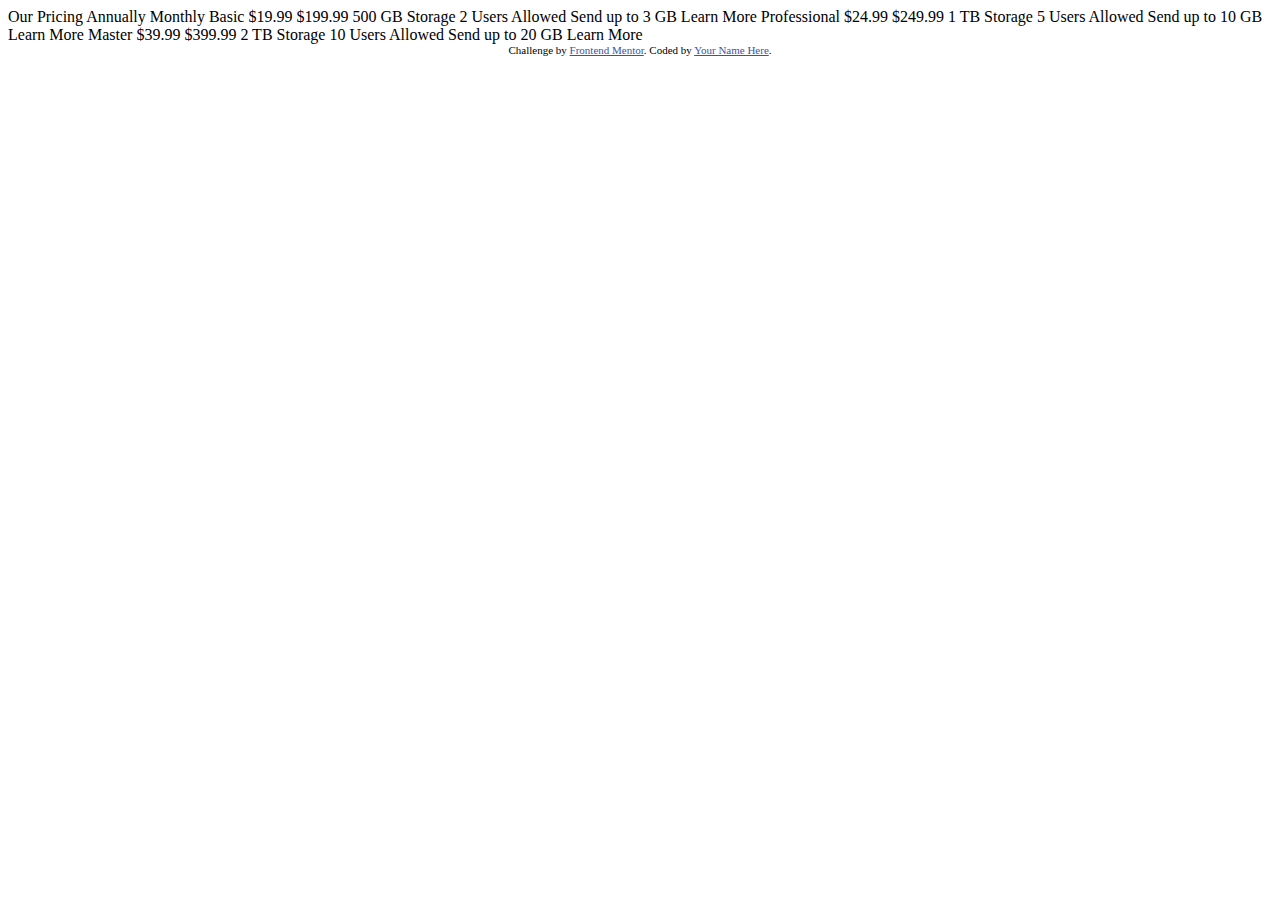
==== pricingComponent/index.html @ 1f9d7b12 "Add pricingComponent" ====
<!DOCTYPE html>
<html lang="en">
<head>
  <meta charset="UTF-8">
  <meta name="viewport" content="width=device-width, initial-scale=1.0"> <!-- displays site properly based on user's device -->

  <link rel="icon" type="image/png" sizes="32x32" href="./images/favicon-32x32.png">
  
  <title>Frontend Mentor | [Challenge Name Here]</title>

  <!-- Feel free to remove these styles or customise in your own stylesheet 👍 -->
  <style>
    .attribution { font-size: 11px; text-align: center; }
    .attribution a { color: hsl(228, 45%, 44%); }
  </style>
</head>
<body>

  Our Pricing
  Annually
  Monthly

  Basic
  &dollar;19.99
  &dollar;199.99
  500 GB Storage
  2 Users Allowed
  Send up to 3 GB
  Learn More

  Professional
  &dollar;24.99
  &dollar;249.99
  1 TB Storage
  5 Users Allowed
  Send up to 10 GB
  Learn More

  Master
  &dollar;39.99
  &dollar;399.99
  2 TB Storage
  10 Users Allowed
  Send up to 20 GB
  Learn More
  
  <div class="attribution">
    Challenge by <a href="https://www.frontendmentor.io?ref=challenge" target="_blank">Frontend Mentor</a>. 
    Coded by <a href="#">Your Name Here</a>.
  </div>
</body>
</html>
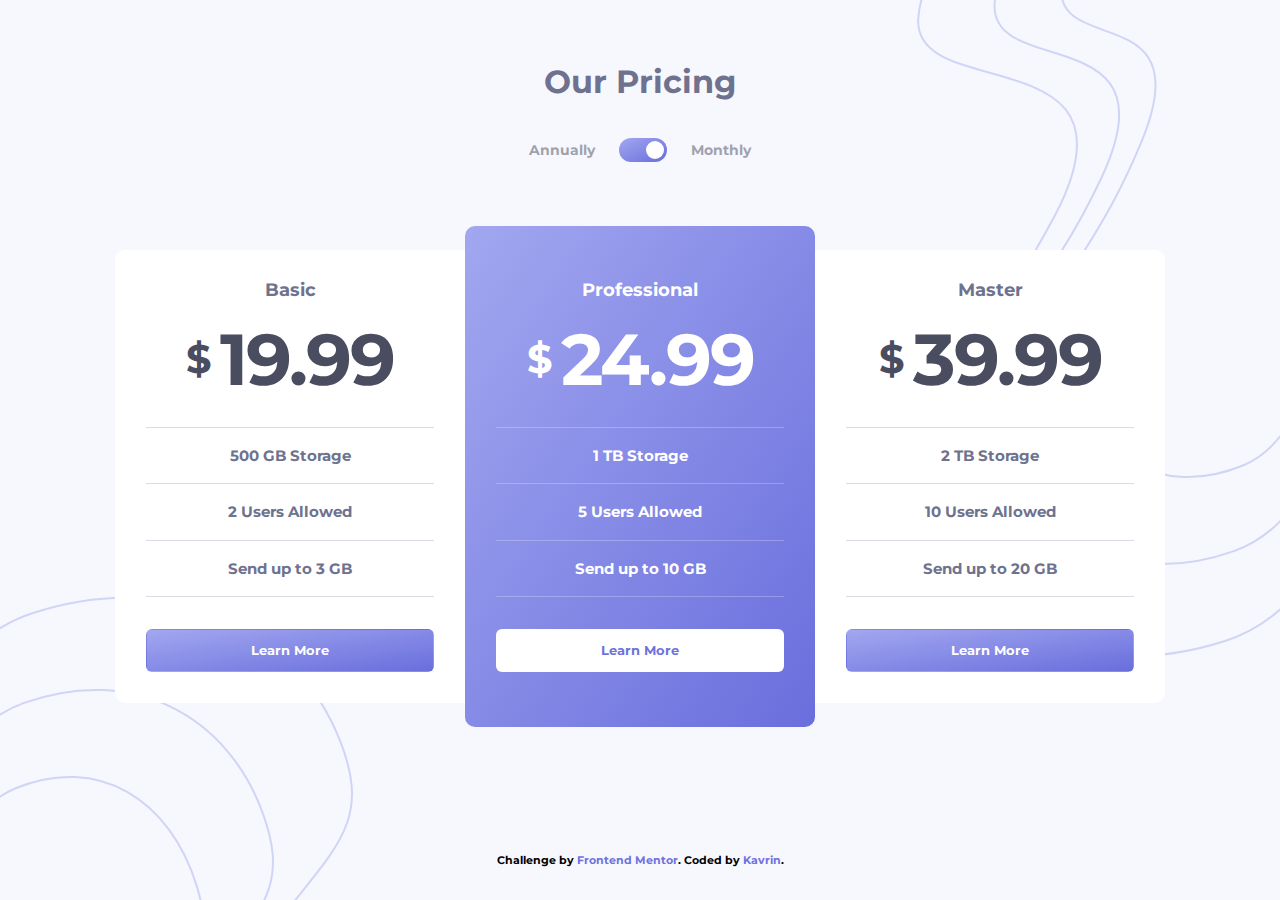
==== commit 6d8ec835: "fix pricingComponent" ====
--- a/pricingComponent/index.html
+++ b/pricingComponent/index.html
@@ -1,52 +1,116 @@
 <!DOCTYPE html>
 <html lang="en">
-<head>
-  <meta charset="UTF-8">
-  <meta name="viewport" content="width=device-width, initial-scale=1.0"> <!-- displays site properly based on user's device -->
+	<head>
+		<meta charset="UTF-8" />
+		<meta name="viewport" content="width=device-width, initial-scale=1.0" />
+		<!-- displays site properly based on user's device -->
 
-  <link rel="icon" type="image/png" sizes="32x32" href="./images/favicon-32x32.png">
-  
-  <title>Frontend Mentor | [Challenge Name Here]</title>
+		<link
+			rel="icon"
+			type="image/png"
+			sizes="32x32"
+			href="./images/favicon-32x32.png"
+		/>
 
-  <!-- Feel free to remove these styles or customise in your own stylesheet 👍 -->
-  <style>
-    .attribution { font-size: 11px; text-align: center; }
-    .attribution a { color: hsl(228, 45%, 44%); }
-  </style>
-</head>
-<body>
+		<link rel="preconnect" href="https://fonts.googleapis.com" />
+		<link rel="preconnect" href="https://fonts.gstatic.com" crossorigin />
+		<link
+			href="https://fonts.googleapis.com/css2?family=Montserrat:wght@700&display=swap"
+			rel="stylesheet"
+		/>
 
-  Our Pricing
-  Annually
-  Monthly
+		<link rel="stylesheet" href="./css/style.css" />
 
-  Basic
-  &dollar;19.99
-  &dollar;199.99
-  500 GB Storage
-  2 Users Allowed
-  Send up to 3 GB
-  Learn More
+		<title>Frontend Mentor | Pricing component with toggle</title>
+	</head>
+	<body>
+		<main>
+			<section class="pricing">
+				<!--	Header	-->
+				<div class="pricing__header">
+					<h2 class="pricing__heading">Our Pricing</h2>
+					<div class="pricing__toggle-box">
+						<label for="toggleBtn" class="label">Annually</label>
+						<input
+							type="checkbox"
+							id="toggleBtn"
+							class="checkbox"
+							checked
+						/>
+						<label for="toggleBtn" class="switch"></label>
+						<label for="toggleBtn" class="label">Monthly</label>
+					</div>
+				</div>
 
-  Professional
-  &dollar;24.99
-  &dollar;249.99
-  1 TB Storage
-  5 Users Allowed
-  Send up to 10 GB
-  Learn More
+				<!-- Cards -->
+				<div class="pricing__cards-container">
+					<!-- Card 1 -->
+					<div class="pricing__card">
+						<h4 class="card__header">Basic</h4>
+						<p class="card__price">
+							<span class="dollar">&dollar;</span
+							><span class="price" id="firstPrice">19.99</span>
+						</p>
+						<div class="card__info-box">
+							<p class="card__info">500 GB Storage</p>
+							<p class="card__info">2 Users Allowed</p>
+							<p class="card__info">Send up to 3 GB</p>
+						</div>
+						<div class="card__btn">
+							<a href="#" class="card__btn-link">Learn More</a>
+						</div>
+					</div>
 
-  Master
-  &dollar;39.99
-  &dollar;399.99
-  2 TB Storage
-  10 Users Allowed
-  Send up to 20 GB
-  Learn More
-  
-  <div class="attribution">
-    Challenge by <a href="https://www.frontendmentor.io?ref=challenge" target="_blank">Frontend Mentor</a>. 
-    Coded by <a href="#">Your Name Here</a>.
-  </div>
-</body>
-</html>+					<!-- Card 2 -->
+					<div class="pricing__card">
+						<h4 class="card__header">Professional</h4>
+						<p class="card__price">
+							<span class="dollar">&dollar;</span
+							><span class="price" id="secondPrice">24.99</span>
+						</p>
+						<div class="card__info-box">
+							<p class="card__info">1 TB Storage</p>
+							<p class="card__info">5 Users Allowed</p>
+							<p class="card__info">Send up to 10 GB</p>
+						</div>
+						<div class="card__btn">
+							<a href="#" class="card__btn-link">Learn More</a>
+						</div>
+					</div>
+
+					<!-- Card 3 -->
+					<div class="pricing__card">
+						<h4 class="card__header">Master</h4>
+						<p class="card__price">
+							<span class="dollar">&dollar;</span
+							><span class="price" id="thirdPrice">39.99</span>
+						</p>
+						<div class="card__info-box">
+							<p class="card__info">2 TB Storage</p>
+							<p class="card__info">10 Users Allowed</p>
+							<p class="card__info">Send up to 20 GB</p>
+						</div>
+						<div class="card__btn">
+							<a href="#" class="card__btn-link">Learn More</a>
+						</div>
+					</div>
+				</div>
+			</section>
+		</main>
+		<footer class="attribution">
+			<div class="attribution__text">
+				Challenge by
+				<a
+					href="https://www.frontendmentor.io?ref=challenge"
+					target="_blank"
+					class="attribution__link"
+					>Frontend Mentor</a
+				>. Coded by
+				<a class="attribution__link" href="https://github.com/kavrindev"
+					>Kavrin</a
+				>.
+			</div>
+		</footer>
+		<script src="js/script.js"></script>
+	</body>
+</html>
--- a/pricingComponent/css/style.css
+++ b/pricingComponent/css/style.css
@@ -0,0 +1,350 @@
+* {
+	padding: 0;
+	margin: 0;
+	box-sizing: border-box;
+}
+
+html {
+	/* font-size: 10px; */
+
+	/* 10px / 16px = 0.625 = 62.5% */
+	/* Percentage of user's browser font-size setting */
+	font-size: 62.5%;
+}
+
+:root {
+	--text-secondary-color: #6e728e;
+	--text-primary-color: #4a4d60;
+}
+
+body {
+	font-family: "Montserrat", sans-serif;
+	line-height: 1;
+	font-weight: 700;
+	min-height: 100vh;
+	min-width: 320px;
+
+	display: flex;
+	flex-direction: column;
+	justify-content: center;
+
+	background-color: #f7f7fe;
+	background-image: url(../images/bg-top.svg), url(../images/bg-bottom.svg);
+	background-repeat: no-repeat;
+	background-position: right 0 top 0, left 0 bottom 0;
+}
+
+/* Section */
+
+.pricing {
+	max-width: 144rem;
+	margin: 6.4rem auto;
+}
+
+/* Header */
+
+.pricing__heading {
+	font-size: 3.2rem;
+	text-align: center;
+	color: var(--text-secondary-color);
+}
+
+.pricing__toggle-box {
+	margin-top: 4rem;
+
+	display: flex;
+	justify-content: center;
+	align-items: center;
+	gap: 2.4rem;
+}
+
+.switch {
+	content: "";
+	position: relative;
+	display: inline-block;
+	width: 4.8rem;
+	height: 2.4rem;
+	border-radius: 20px;
+
+	background-image: linear-gradient(to right bottom, #a2a7f0, #696edd);
+
+	transition: all 0.5s;
+}
+
+.switch::after {
+	content: "";
+	position: absolute;
+	width: 1.8rem;
+	height: 1.8rem;
+	border-radius: 50%;
+	top: 50%;
+	left: 0.3rem;
+
+	transform: translateY(-50%);
+
+	background-color: #fff;
+
+	transition: all 0.5s;
+}
+
+.switch:hover {
+	cursor: pointer;
+	opacity: 50%;
+}
+
+.label {
+	font-size: 1.4rem;
+
+	color: var(--text-primary-color);
+
+	opacity: 50%;
+}
+
+.checkbox:checked + .switch::after {
+	left: 2.7rem;
+}
+.checkbox {
+	display: none;
+}
+
+.pricing__header .checkbox:checked ~ .pricing__card {
+	color: red;
+}
+
+/* Cards */
+
+.pricing__cards-container {
+	min-height: 50rem;
+	width: 100%;
+	max-width: 105rem;
+	margin: 6.4rem auto 0;
+
+	display: grid;
+	grid-template-columns: repeat(3, 1fr);
+	justify-items: stretch;
+	align-items: center;
+
+	text-align: center;
+}
+
+.card__header {
+	font-size: 1.8rem;
+}
+
+.card__price {
+	margin: 2.4rem auto 0;
+
+	display: flex;
+	align-items: center;
+	justify-content: center;
+	gap: 0.8rem;
+	transition: all 0.3s ease-in;
+}
+
+.price {
+	font-size: 7.2rem;
+	letter-spacing: -2px;
+}
+
+.dollar {
+	font-size: 4rem;
+}
+
+.card__info-box {
+	margin-top: 3.2rem;
+}
+
+.card__info {
+	font-size: 1.5rem;
+	border-top: 0.1rem solid;
+	padding: 1.2rem;
+	line-height: 2.1;
+}
+.card__info:last-of-type {
+	border-bottom: 0.1rem solid;
+}
+
+.card__btn {
+	position: relative;
+	padding: 1.4rem 6.6rem;
+	margin-top: 3.2rem;
+	border: 0.1rem solid;
+	border-color: transparent;
+	border-radius: 0.6rem;
+}
+
+.card__btn-link:link,
+.card__btn-link:visited {
+	display: block;
+
+	font-size: 1.3rem;
+	text-decoration: none;
+
+	transition: all 0.5s;
+}
+
+/* First and Third Cards */
+
+.pricing__card:not(:nth-of-type(2)) {
+	background-color: #fff;
+	color: var(--text-secondary-color);
+
+	padding: 3.1rem;
+}
+
+.pricing__card:not(:nth-of-type(2)) .card__info {
+	border-color: #6e728e40;
+}
+
+.pricing__card:not(:nth-of-type(2)) .card__price {
+	color: var(--text-primary-color);
+}
+
+.pricing__card:first-of-type {
+	border-radius: 1rem 0 0 1rem;
+}
+
+.pricing__card:last-of-type {
+	border-radius: 0 1rem 1rem 0;
+}
+
+.pricing__card:not(:nth-of-type(2)) .card__btn {
+	background-image: linear-gradient(to right bottom, #a2a7f0, #696edd);
+}
+
+.pricing__card:not(:nth-of-type(2)) .card__btn::after {
+	visibility: hidden;
+	position: absolute;
+	content: "";
+	border: 0.1rem solid;
+	border-color: transparent;
+	border-radius: 0.6rem;
+	top: -1px;
+	right: -1px;
+	width: 100%;
+	height: 100%;
+	background-color: #fff;
+	opacity: 0;
+	transition: all 0.5s;
+}
+
+.pricing__card:not(:nth-of-type(2)) .card__btn .card__btn-link::after {
+	visibility: hidden;
+	position: absolute;
+	content: "Learn More";
+	top: 50%;
+	right: 50%;
+	transform: translate(50%, -50%);
+
+	transition: all 0.5s;
+}
+
+.pricing__card:not(:nth-of-type(2)) .card__btn:hover::after {
+	visibility: visible;
+	border-color: #6d72de;
+	cursor: pointer;
+	opacity: 1;
+}
+
+.pricing__card:not(:nth-of-type(2)) .card__btn:hover .card__btn-link::after {
+	visibility: visible;
+	color: #6d72de;
+	z-index: 10;
+}
+
+.pricing__card:not(:nth-of-type(2)) .card__btn-link:link,
+.pricing__card:not(:nth-of-type(2)) .card__btn-link:visited {
+	color: #fff;
+}
+
+/* Second Card */
+
+.pricing__card:nth-of-type(2) {
+	background-image: linear-gradient(to right bottom, #a2a7f0, #696edd);
+
+	align-self: stretch;
+
+	border-radius: 1rem;
+	padding: 5.5rem 3.1rem;
+	color: #fff;
+}
+
+.pricing__card:nth-of-type(2) .card__info {
+	border-color: #ffffff40;
+}
+
+.pricing__card:nth-of-type(2) .card__btn {
+	background-color: #fff;
+
+	transition: all 0.5s;
+}
+
+.pricing__card:nth-of-type(2) .card__btn-link:link,
+.pricing__card:nth-of-type(2) .card__btn-link:visited {
+	color: #6d72de;
+}
+
+.pricing__card:nth-of-type(2) .card__btn:hover {
+	cursor: pointer;
+	background-color: transparent;
+	border-color: #fff;
+}
+
+.pricing__card:nth-of-type(2) .card__btn:hover .card__btn-link {
+	color: #fff;
+}
+
+/* Footer */
+
+.attribution {
+	margin: 6.4rem auto 3.2rem;
+}
+
+.attribution__text {
+	font-size: 11px;
+	text-align: center;
+}
+.attribution__link {
+	color: #6d72de;
+	text-decoration: none;
+}
+
+/**************************/
+/* BELOW 992px (Tablets) */
+/**************************/
+
+@media (max-width: 62em) {
+	.pricing__cards-container {
+		grid-template-columns: 1fr;
+		gap: 3.2rem;
+	}
+
+	.pricing {
+		max-width: 40rem;
+
+		width: calc(100% - 2.4rem);
+	}
+
+	.pricing__card:first-of-type,
+	.pricing__card:nth-of-type(2),
+	.pricing__card:last-of-type {
+		border-radius: 1rem;
+	}
+
+	.pricing__card:nth-of-type(2) {
+		align-self: auto;
+	}
+
+	.pricing__card:not(:nth-of-type(2)) .card__btn .card__btn-link::after {
+		top: 49%;
+	}
+
+	body {
+		background-position: right -20rem top -3rem, left -14rem bottom 0;
+	}
+
+	.pricing__card:not(:nth-of-type(2)),
+	.pricing__card:nth-of-type(2) {
+		padding: 4.2rem 3.1rem;
+	}
+}
